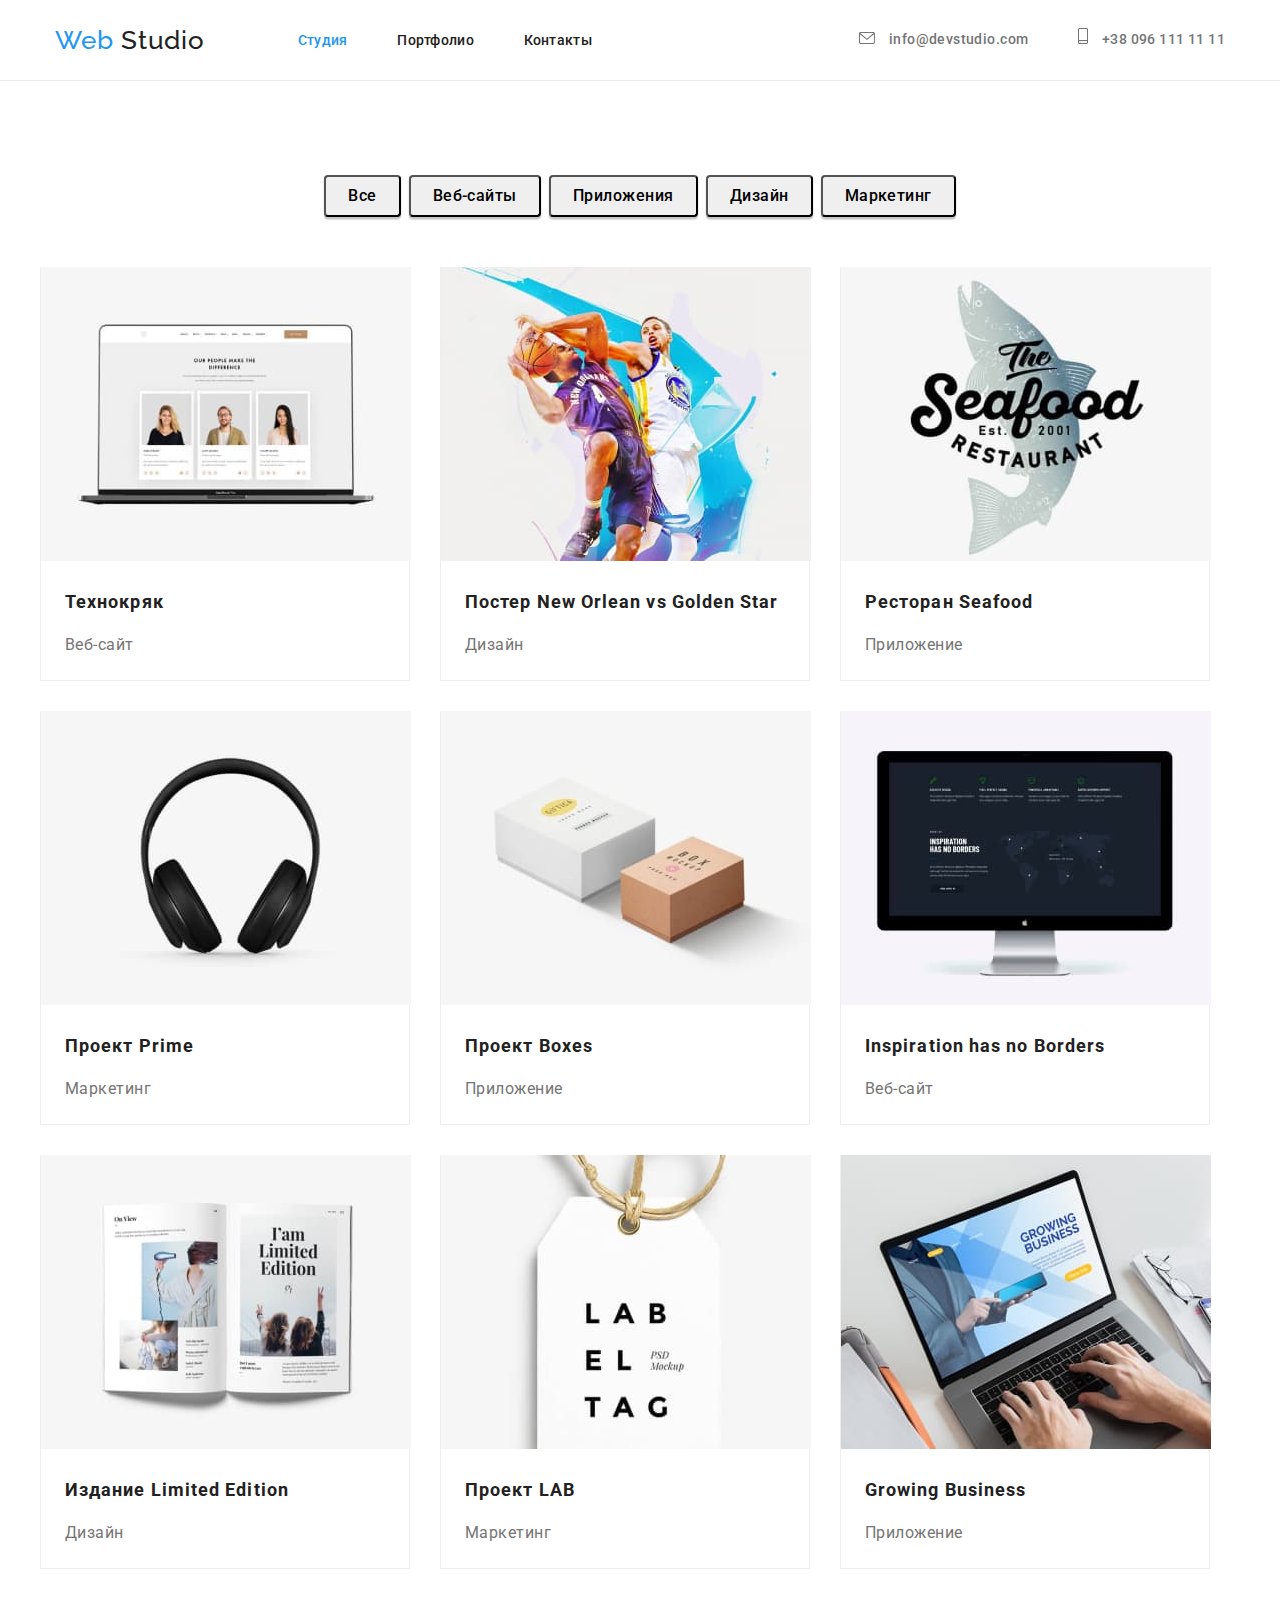
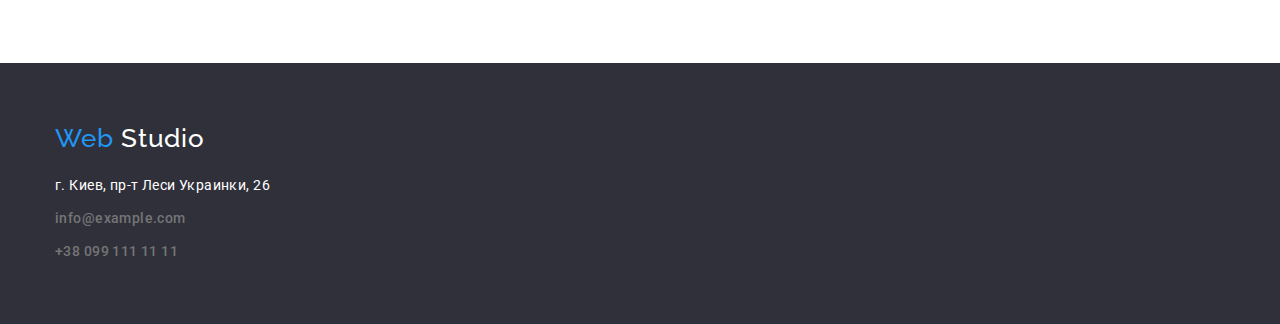
==== portfolio.html @ 34d72e3e "add svg header &main" ====
<!DOCTYPE html>
<html lang="ru">
  <head>
    <meta charset="UTF-8" />
    <meta http-equiv="X-UA-Compatible" content="IE=edge" />
    <meta name="viewport" content="width=device-width, initial-scale=1.0" />
    <title>WebStudio</title>
    <link rel="stylesheet" href="./css/normalize.css" />
    <link rel="preconnect" href="https://fonts.gstatic.com" />
    <link
      href="https://fonts.googleapis.com/css2?family=Raleway:wght@700&family=Roboto:wght@400;500;700;900&display=swap"
      rel="stylesheet"
    />
    <link rel="stylesheet" href="./css/styles.css" />
  </head>
  <body>
    <header>
      <div class="container header">
        <nav class="nav-link">
          <div>
            <a href="./index.html" class="logo-text link">
              <span class="logo-text-color">Web</span>
              <span>Studio</span></a
            >
          </div>
          <ul class="nav">
            <li>
              <a href="./index.html" class="link current">Студия</a>
            </li>
            <li>
              <a href="./portfolio.html" class="link">Портфолио</a>
            </li>
            <li>
              <a href="./contacts.html" class="link">Контакты</a>
            </li>
          </ul>
        </nav>
        <ul class="contacts">
          <li>
            <a href="mailyo:info@devstudio.com" class="link button-lite">
              <svg class="button-icon" width="16" height="12">
                <use href="./image/icons/sprite.svg#envelope"></use>
              </svg>

              info@devstudio.com</a
            >
          </li>
          <li>
            <a href="tel:+380961111111" class="link phone button-lite">
              <svg class="button-icon" width="10" height="16">
                <use href="./image/icons/sprite.svg#smartphone"></use>
              </svg>
              +38 096 111 11 11</a
            >
          </li>
        </ul>
      </div>
    </header>
    <!-- main container -->
    <main>
      <section class="section portfolio">
        <!-- portffolio container -->
        <div class="container">
          <h1 class="invisible">Портфолио</h1>
          <!-- buttons container -->

          <ul class="slider-buttons">
            <li class="buttuns-box">
              <button type="button" class="button">Все</button>
            </li>
            <li class="buttuns-box">
              <button type="button" class="button">Веб-сайты</button>
            </li>
            <li class="buttuns-box">
              <button type="button" class="button">Приложения</button>
            </li>
            <li class="buttuns-box">
              <button type="button" class="button">Дизайн</button>
            </li>
            <li class="buttuns-box">
              <button type="button" class="button">Маркетинг</button>
            </li>
          </ul>
          <ul class="portfolio-box">
            <li class="card-list">
              <article class="card-item">
                <div class="card-heading">
                  <a href=""
                    ><img
                      src="./image/portfolio/img.jpg"
                      alt="портфолио"
                      width="370"
                      height="294px"
                    />
                  </a>
                </div>
                <div class="card-text">
                  <h3 class="pagenamelink">Технокряк</h3>
                  <p class="text">Веб-сайт</p>
                </div>
              </article>
            </li>
            <li class="card-list">
              <article class="card-item">
                <div class="card-heading">
                  <a href=""
                    ><img
                      src="./image/portfolio/img1.jpg"
                      alt="портфолио"
                      width="370"
                  /></a>
                </div>
                <div class="card-text">
                  <h3 class="pagenamelink">Постер New Orlean vs Golden Star</h3>
                  <p class="text">Дизайн</p>
                </div>
              </article>
            </li>
            <li class="card-list">
              <article class="card-item">
                <div class="card-heading">
                  <a href=""
                    ><img
                      src="./image/portfolio/img2.jpg"
                      alt="портфолио"
                      width="370"
                  /></a>
                </div>
                <div class="card-text">
                  <h3 class="pagenamelink">Ресторан Seafood</h3>
                  <p class="text">Приложение</p>
                </div>
              </article>
            </li>
            <li class="card-list">
              <article class="card-item">
                <div class="card-heading">
                  <a href=""
                    ><img
                      src="./image/portfolio/img3.jpg"
                      alt="портфолио"
                      width="370"
                  /></a>
                </div>
                <div class="card-text">
                  <h3 class="pagenamelink">Проект Prime</h3>
                  <p class="text">Маркетинг</p>
                </div>
              </article>
            </li>
            <li class="card-list">
              <article class="card-item">
                <div class="card-heading">
                  <a href=""
                    ><img
                      src="./image/portfolio/img4.jpg"
                      alt="портфолио"
                      width="370"
                  /></a>
                </div>
                <div class="card-text">
                  <h3 class="pagenamelink">Проект Boxes</h3>
                  <p class="text">Приложение</p>
                </div>
              </article>
            </li>
            <li class="card-list">
              <article class="card-item">
                <div class="card-heading">
                  <a href=""
                    ><img
                      src="./image/portfolio/img5.jpg"
                      alt="портфолио"
                      width="370"
                  /></a>
                </div>
                <div class="card-text">
                  <h3 class="pagenamelink">Inspiration has no Borders</h3>
                  <p class="text">Веб-сайт</p>
                </div>
              </article>
            </li>
            <li class="card-list">
              <article class="card-item">
                <div class="card-heading">
                  <a href=""
                    ><img
                      src="./image/portfolio/img6.jpg"
                      alt="портфолио"
                      width="370"
                  /></a>
                </div>
                <div class="card-text">
                  <h3 class="pagenamelink">Издание Limited Edition</h3>
                  <p class="text">Дизайн</p>
                </div>
              </article>
            </li>
            <li class="card-list">
              <article class="card-item">
                <div class="card-heading">
                  <a href=""
                    ><img
                      src="./image/portfolio/img7.jpg"
                      alt="портфолио"
                      width="370"
                  /></a>
                </div>
                <div class="card-text">
                  <h3 class="pagenamelink">Проект LAB</h3>
                  <p class="text">Маркетинг</p>
                </div>
              </article>
            </li>
            <li class="card-list">
              <article class="card-item">
                <div class="card-heading">
                  <a href=""
                    ><img
                      src="./image/portfolio/img8.jpg"
                      alt="портфолио"
                      width="370"
                  /></a>
                </div>
                <div class="card-text">
                  <h3 class="pagenamelink">Growing Business</h3>
                  <p class="text">Приложение</p>
                </div>
              </article>
            </li>
          </ul>
        </div>
      </section>
    </main>
    <footer class="footer">
      <div class="container">
        <a href="./index.html" class="logo-text link">
          <span class="logo-text-color">Web</span>
          <span>Studio</span></a
        >
        <address>г. Киев, пр-т Леси Украинки, 26</address>
        <ul class="contacts">
          <li class="mail">
            <a href="mailto:info@example.com" class="link">info@example.com</a>
          </li>
          <li>
            <a href="tel:+380991111111" class="link">+38 099 111 11 11</a>
          </li>
        </ul>
      </div>
    </footer>
  </body>
</html>
---- css/styles.css ----
/* *{
  box-sizing: border-box;
  margin: 0;
  padding: 0;
} */

:root {
  --background-color: #ffffff;
  --accent-color: #2196f3;
  --main-text-color: #757575;
  --font-family: Roboto, Sans-serif;
  --accent-font: Raleway, Sans-serif;
  --menu-color: #212121;
}
body {
  background-color: var(--background-color);
  color: #212121;
  font-family: Roboto;
  font-size: 14px;
  font-weight: 400;
  font-style: normal;
  letter-spacing: 0.02em;
}
*,
*::before,
*::after {
  box-sizing: border-box;
}
h1,
h2,
h3,
ul,
li {
  margin: 0;
}
h3 {
  margin-bottom: 10px;
}
header {
  border-bottom: 1px solid #ececec;
}
.container {
  width: 1200px;
  margin: 0 auto;
}

.header {
  height: 80px;
  padding: 0 15px;
}
.header.container {
  display: flex;
  justify-content: space-between;
}
.logo-text {
  color: var(--menu-color);
  font-family: var(--accent-font);
  font-style: normal;
  font-weight: bold;
  font-size: 26px;
  line-height: 1.192;
  letter-spacing: 0.03em;
  margin-right: 93px;
}

.logo-text-color {
  color: var(--accent-color);
}

.link {
  color: var(--menu-color);
  font-weight: 500;
  text-decoration: none;
}
.nav-link {
  display: flex;
  align-items: center;
}
.nav {
  display: flex;
  width: 294px;
  justify-content: space-between;
}
.contacts {
  display: flex;
  align-items: center;
}
.button-lite {
  margin: 0;
  border: 0;
}
.button-icon {
  margin-right: 10px;
  fill: var(--main-text-color);
}
.button-icon:hover {
  fill: var(--accent-color);
}
.phone {
  margin-left: 50px;
}
.nav-link .link.current {
  color: var(--accent-color);
}
.contacts .link {
  color: var(--main-text-color);
  align-items: flex-end;
}

.link:hover,
.link:focus {
  color: var(--accent-color);
  font-weight: 500;
}

/* ----hero section---- */
.hero {
  background-color: #2f303a;
  color: var(--background-color);
  text-align: center;
  margin: 0 15px 0;
}
.hero-container {
  display: inline-block;
  padding: 200px 0 200px;
}

.hero .title {
  font-weight: 900;
  font-size: 44px;
  line-height: 1.364;
  letter-spacing: 0.06em;
  text-transform: uppercase;
  height: 120px;
  margin-bottom: 30px;
  width: 696px;
}

.slider-buttons {
  display: flex;
  justify-content: center;
  list-style: none;
  margin-bottom: 50px;
  margin-right: -8px;
}

.buttuns-box {
  margin-right: 8px;
}

.button:hover,
.button:focus,
.button:active {
  background: var(--accent-color);
  color: var(--background-color);
}
.button {
  font: inherit;
  font-weight: 500;
  font-size: 16px;
  line-height: 1.625;
  letter-spacing: 0.03em;
  cursor: pointer;
  border-radius: 4px;
  box-shadow: 0px 3px 1px rgba(0, 0, 0, 0.1), 0px 1px 2px rgba(0, 0, 0, 0.08),
    0px 2px 2px #0000001f;
  padding: 10px 32px;
}
.portfolio .buttons {
  padding: 6px 22px;
}
.hero .button {
  color: var(--background-color);
  font-weight: bold;
  font-size: 16px;
  line-height: 1.875;
  letter-spacing: 0.06em;
  background: #2196f3;
}
.title {
  font-size: 36px;
  line-height: 42px;
  letter-spacing: 0.03em;
  margin-bottom: 50px;
  text-align: center;
}
/* ----fearures section */
.features {
  padding-top: 94px;
}
.features .container {
  padding: 0 15px;
}
.features-item {
  display: flex;
}
.features li {
  width: 270px;
}

.column:not(:last-child) {
  margin-right: 30px;
}
.post-title {
  font-weight: bold;
  font-size: 14px;
  line-height: 1.143;
  letter-spacing: 0.03em;
  text-transform: uppercase;
  margin-bottom: 10px;
}
.features-item .button-lite {
  padding: 25px 100px;
  background: #f5f4fa;
  border-radius: 4px;
  margin-bottom: 30px;
}

.features .text {
  font-size: 14px;
  line-height: 1.714;
}
.features .title {
  display: none;
}
/* ---business section */
.business {
  padding: 94px 0;
}
.business .container {
  padding: 0 15px;
}
.image-list {
  display: flex;

  /* justify-content: space-between; */
}
.image-list :not(:last-child) {
  margin-right: 30px;
}
/* ---contacts section--- */
.team {
  justify-content: space-between;
  padding: 94px 0;
}
.team.container {
  padding: 0 15px;
}
.team-card {
  display: flex;
}
.team-card > .card:not(:last-child) {
  margin-right: 30px;
}
.team-card-text {
  margin: auto;
  padding: 30px 0;
}
.team-social-item {
  display: flex;
  flex-direction: row;
  justify-content: center;
  margin-top: 6px;
  fill: #afb1b8;
  background-color: var(--background-color);
  border-radius: 50%;
}
.team-social-item .button-lite {
  text-align: center;
  padding: 12px;
}
.team-social-item .button-icon {
  margin: 0;
}
.button-lite:hover {
  background-color: var(--accent-color);
  border-radius: 50%;
}

.button-lite:hover .button-icon {
  fill: var(--background-color);
}

.card {
  border-bottom: 1px solid;
  box-shadow: 0px 1px 3px rgba(0, 0, 0, 0.12), 0px 1px 1px rgba(0, 0, 0, 0.14),
    0px 2px 1px rgba(0, 0, 0, 0.2);
  border-radius: 0px 0px 4px 4px;
  text-align: center;
}

.team .item {
  display: flex;
  align-items: center;
}
li {
  margin: 0;
}

.footer {
  color: var(--background-color);
  padding: 60px 0;
  background-color: #2f303a;
}
.footer .container {
  margin: 0 auto;
  padding: 0 15px;
}
.footer a {
  color: var(--background-color);
}
.footer address {
  display: block;
  font-size: 14px;
  line-height: 1.71;
  letter-spacing: 0.03em;
  font-style: normal;
  margin-bottom: 9px;
}
.footer .contacts {
  color: rgba(255, 255, 255, 0.6);
}
.footer .logo-text {
  margin-bottom: 20px;
}
.footer .contacts {
  display: flex;
  flex-direction: column;
  align-items: flex-start;
}
.mail {
  margin-bottom: 9px;
}
.contacts .link {
  font-size: 14px;
  line-height: 1.71;
  letter-spacing: 0.03em;
}

/*------------page Potfolio----*/
.portfolio .button {
  padding: 6px 22px;
}
.section.portfolio {
  padding-top: 94px;
  padding-bottom: 94px;
}
.invisible {
  display: none;
}
.pagenamelink {
  font-weight: bold;
  font-size: 18px;
  line-height: 2;
  letter-spacing: 0.06em;
}
.text {
  font-size: 16px;
  line-height: 1.875;
  letter-spacing: 0.03em;
  color: var(--main-text-color);
}
.title-name {
  font-size: 16px;
  font-weight: 500;
  letter-spacing: 0.03em;
  line-height: 1.188;
}
.portfolio-box {
  display: flex;
  flex-wrap: wrap;
  margin-top: -30px;
  margin-left: -30px;
}
.card-list {
  border-bottom: 1px solid #eeeeee;
  box-sizing: border-box;
  /* box-shadow: 0px 4px 4px rgba(0, 0, 0, 0.25); */
  text-align: left;
  margin-top: 30px;
  margin-left: 30px;
  width: 370px;
  border-left: 1px solid #eeeeee;
  border-right: 1px solid #eeeeee;
  border-bottom: 1px solid #eeeeee;
}

.card-heading {
  display: block;
  width: 370px;
}
.card-text {
  display: block;
  padding: 20px 24px;
  justify-content: center;
}
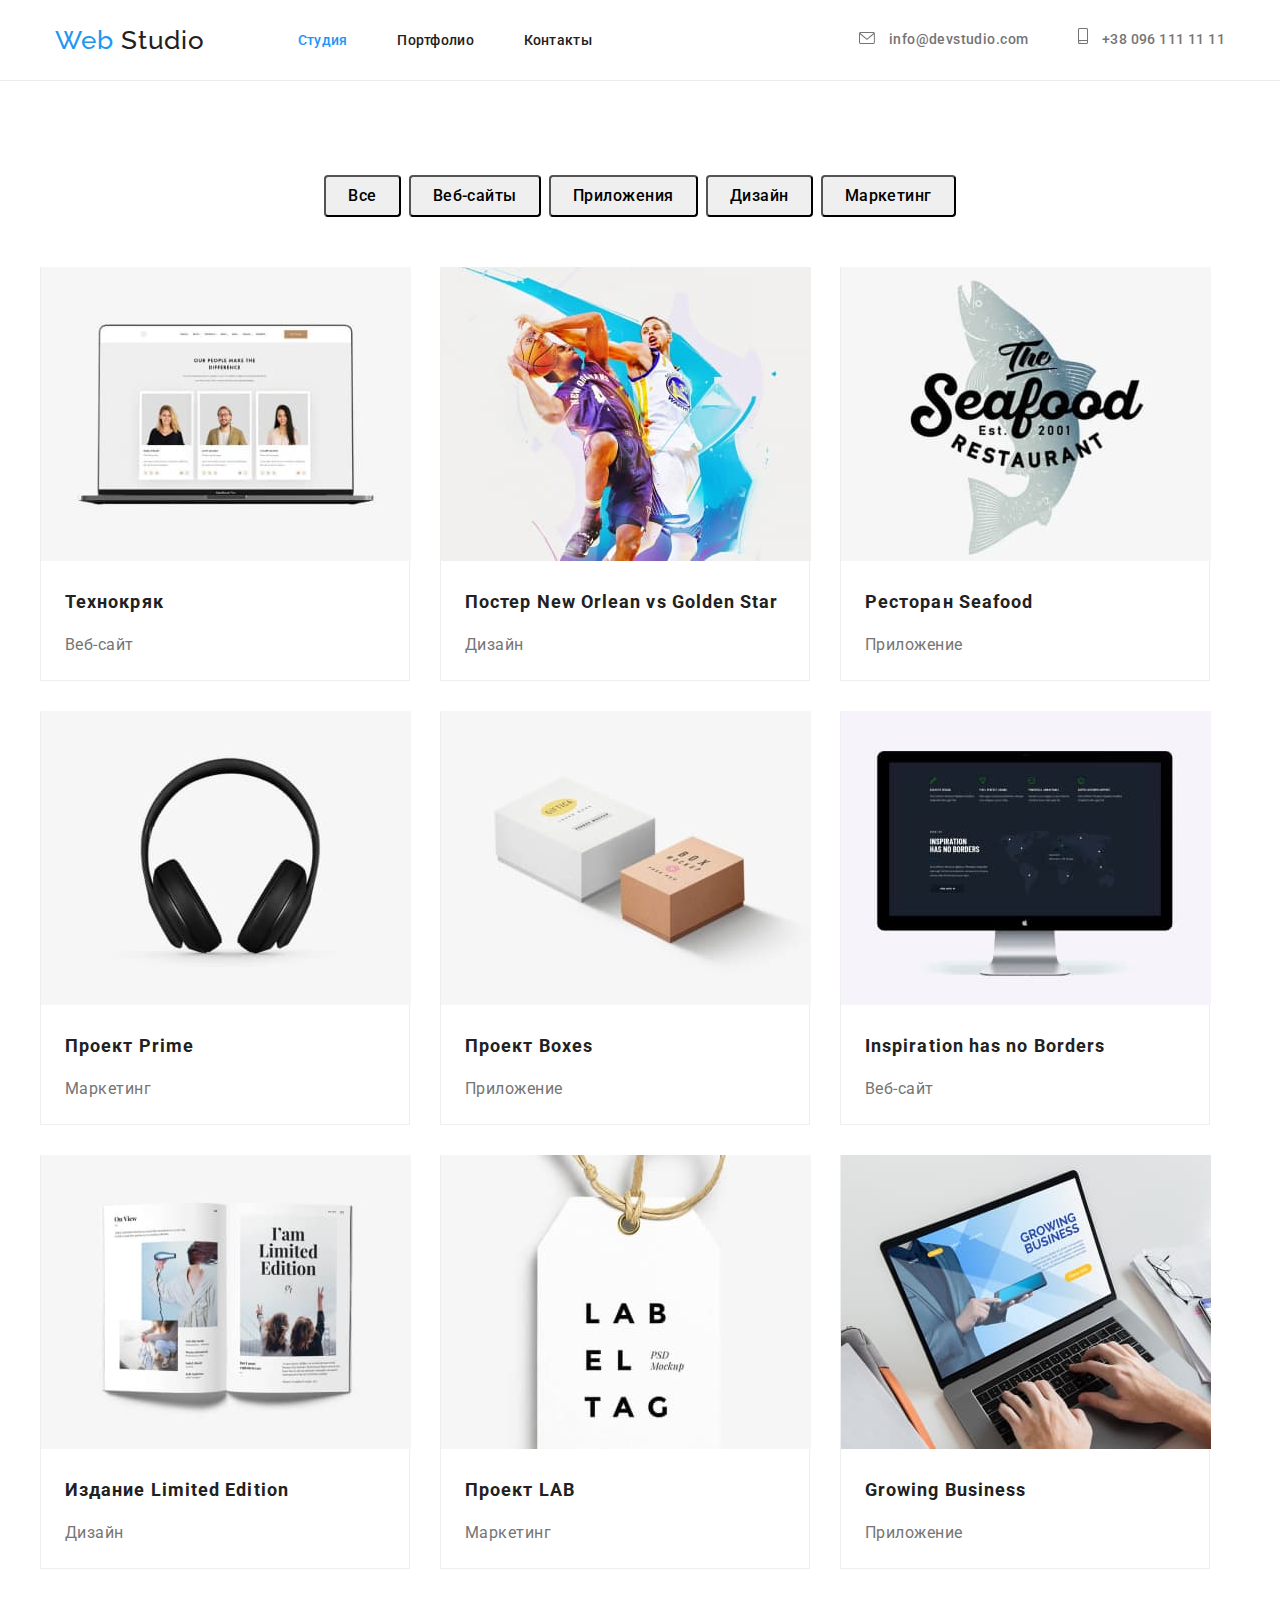
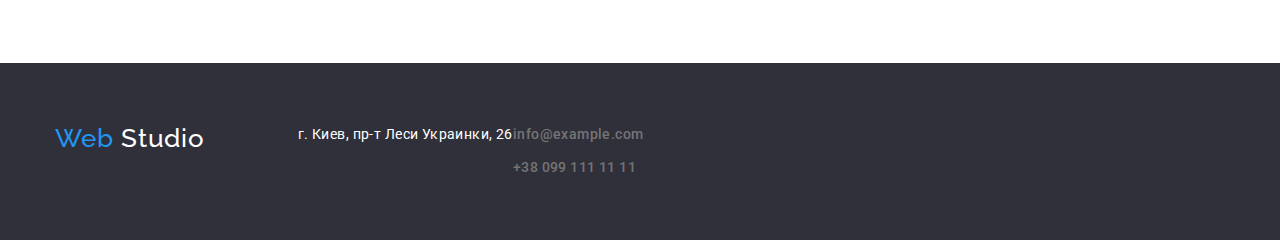
==== commit 497484a6: "svg" ====
--- a/portfolio.html
+++ b/portfolio.html
@@ -65,19 +65,19 @@
           <!-- buttons container -->
 
           <ul class="slider-buttons">
-            <li class="buttuns-box">
+            <li class="buttons-box">
               <button type="button" class="button">Все</button>
             </li>
-            <li class="buttuns-box">
+            <li class="buttons-box">
               <button type="button" class="button">Веб-сайты</button>
             </li>
-            <li class="buttuns-box">
+            <li class="buttons-box">
               <button type="button" class="button">Приложения</button>
             </li>
-            <li class="buttuns-box">
+            <li class="buttons-box">
               <button type="button" class="button">Дизайн</button>
             </li>
-            <li class="buttuns-box">
+            <li class="buttons-box">
               <button type="button" class="button">Маркетинг</button>
             </li>
           </ul>
--- a/css/styles.css
+++ b/css/styles.css
@@ -93,7 +93,8 @@
   margin-right: 10px;
   fill: var(--main-text-color);
 }
-.button-icon:hover {
+a:hover .button-icon,
+a:focus .button-icon {
   fill: var(--accent-color);
 }
 .phone {
@@ -115,10 +116,13 @@
 
 /* ----hero section---- */
 .hero {
-  background-color: #2f303a;
+  display: block;
+  background-color: rgba(47, 48, 58, 0.4);
   color: var(--background-color);
   text-align: center;
-  margin: 0 15px 0;
+  padding: 0 15px 0;
+  background-image: url(../image/index/hero-bg.png);
+  background-repeat: no-repeat;
 }
 .hero-container {
   display: inline-block;
@@ -144,7 +148,7 @@
   margin-right: -8px;
 }
 
-.buttuns-box {
+.buttons-box {
   margin-right: 8px;
 }
 
@@ -162,8 +166,6 @@
   letter-spacing: 0.03em;
   cursor: pointer;
   border-radius: 4px;
-  box-shadow: 0px 3px 1px rgba(0, 0, 0, 0.1), 0px 1px 2px rgba(0, 0, 0, 0.08),
-    0px 2px 2px #0000001f;
   padding: 10px 32px;
 }
 .portfolio .buttons {
@@ -242,8 +244,9 @@
 .team {
   justify-content: space-between;
   padding: 94px 0;
-}
-.team.container {
+  background-color: #f5f4fa;
+}
+.team .container {
   padding: 0 15px;
 }
 .team-card {
@@ -256,28 +259,36 @@
   margin: auto;
   padding: 30px 0;
 }
+.team-social {
+  margin-top: 16px;
+}
 .team-social-item {
   display: flex;
   flex-direction: row;
   justify-content: center;
-  margin-top: 6px;
   fill: #afb1b8;
   background-color: var(--background-color);
   border-radius: 50%;
 }
-.team-social-item .button-lite {
+
+.team-social-item .button-social,
+.footer-social-item .button-social {
   text-align: center;
   padding: 12px;
-}
-.team-social-item .button-icon {
+  margin: 0 12px 0 0;
+}
+.team-social-item .button-icons,
+.team-social-item .button-icons {
   margin: 0;
-}
-.button-lite:hover {
+  fill: #afb1b8;
+}
+.button-social:hover,
+.button-social:focus {
   background-color: var(--accent-color);
   border-radius: 50%;
 }
-
-.button-lite:hover .button-icon {
+.button-social:hover .button-icons,
+.button-social:focus .button-icons {
   fill: var(--background-color);
 }
 
@@ -296,7 +307,36 @@
 li {
   margin: 0;
 }
-
+/* -------------     clients */
+.client .container {
+  padding: 84px 0 104px;
+}
+.client-list {
+  display: flex;
+}
+.client .button-lite {
+  display: block;
+  padding: 16px 32px;
+  border: 1px solid #afb1b8;
+  box-sizing: border-box;
+  border-radius: 4px;
+}
+.client-list li:not(:last-child) {
+  margin-right: 30px;
+}
+.client .button-icons {
+  fill: #afb1b8;
+}
+.client .button-lite:hover,
+.client .button-lite:focus {
+  border: 1px solid var(--accent-color);
+  background-color: var(--background-color);
+}
+.button-lite:hover .button-icons,
+.button-lite:focus .button-icons {
+  fill: var(--accent-color);
+}
+/* ------------------footer */
 .footer {
   color: var(--background-color);
   padding: 60px 0;
@@ -305,6 +345,10 @@
 .footer .container {
   margin: 0 auto;
   padding: 0 15px;
+  display: flex;
+}
+.footer-contacts {
+  margin-right: 70px;
 }
 .footer a {
   color: var(--background-color);
@@ -335,11 +379,42 @@
   font-size: 14px;
   line-height: 1.71;
   letter-spacing: 0.03em;
+}
+.footer-social .title {
+  font-size: 14px;
+  line-height: 16px;
+  letter-spacing: 0.03em;
+  text-transform: uppercase;
+  margin-bottom: 20px;
+}
+.footer-social-item {
+  display: flex;
+  flex-direction: row;
+  justify-content: center;
+}
+.footer-social-item .button-social {
+  background: rgba(255, 255, 255, 0.1);
+  border-radius: 50%;
+}
+.footer-social-item .button-social:not(:last-child) {
+  margin-right: 10px;
+}
+.footer-social-item .button-icons {
+  fill: #ffffff;
+}
+.footer-social-item a:hover,
+.footer-social-item a:focus {
+  background-color: var(--accent-color);
 }
 
 /*------------page Potfolio----*/
 .portfolio .button {
   padding: 6px 22px;
+}
+.buttons-box:hover,
+.buttons-box .button:focus {
+  box-shadow: 0px 3px 1px rgba(0, 0, 0, 0.1), 0px 1px 2px rgba(0, 0, 0, 0.08),
+    0px 2px 2px rgba(0, 0, 0, 0.12);
 }
 .section.portfolio {
   padding-top: 94px;
@@ -375,7 +450,6 @@
 .card-list {
   border-bottom: 1px solid #eeeeee;
   box-sizing: border-box;
-  /* box-shadow: 0px 4px 4px rgba(0, 0, 0, 0.25); */
   text-align: left;
   margin-top: 30px;
   margin-left: 30px;
@@ -384,6 +458,15 @@
   border-right: 1px solid #eeeeee;
   border-bottom: 1px solid #eeeeee;
 }
+.card-list:hover {
+  box-shadow: 0px 4px 4px rgba(0, 0, 0, 0.25);
+}
+a {
+  display: block;
+}
+a:focus .card-list {
+  box-shadow: 0px 4px 4px rgba(0, 0, 0, 0.25);
+}
 
 .card-heading {
   display: block;
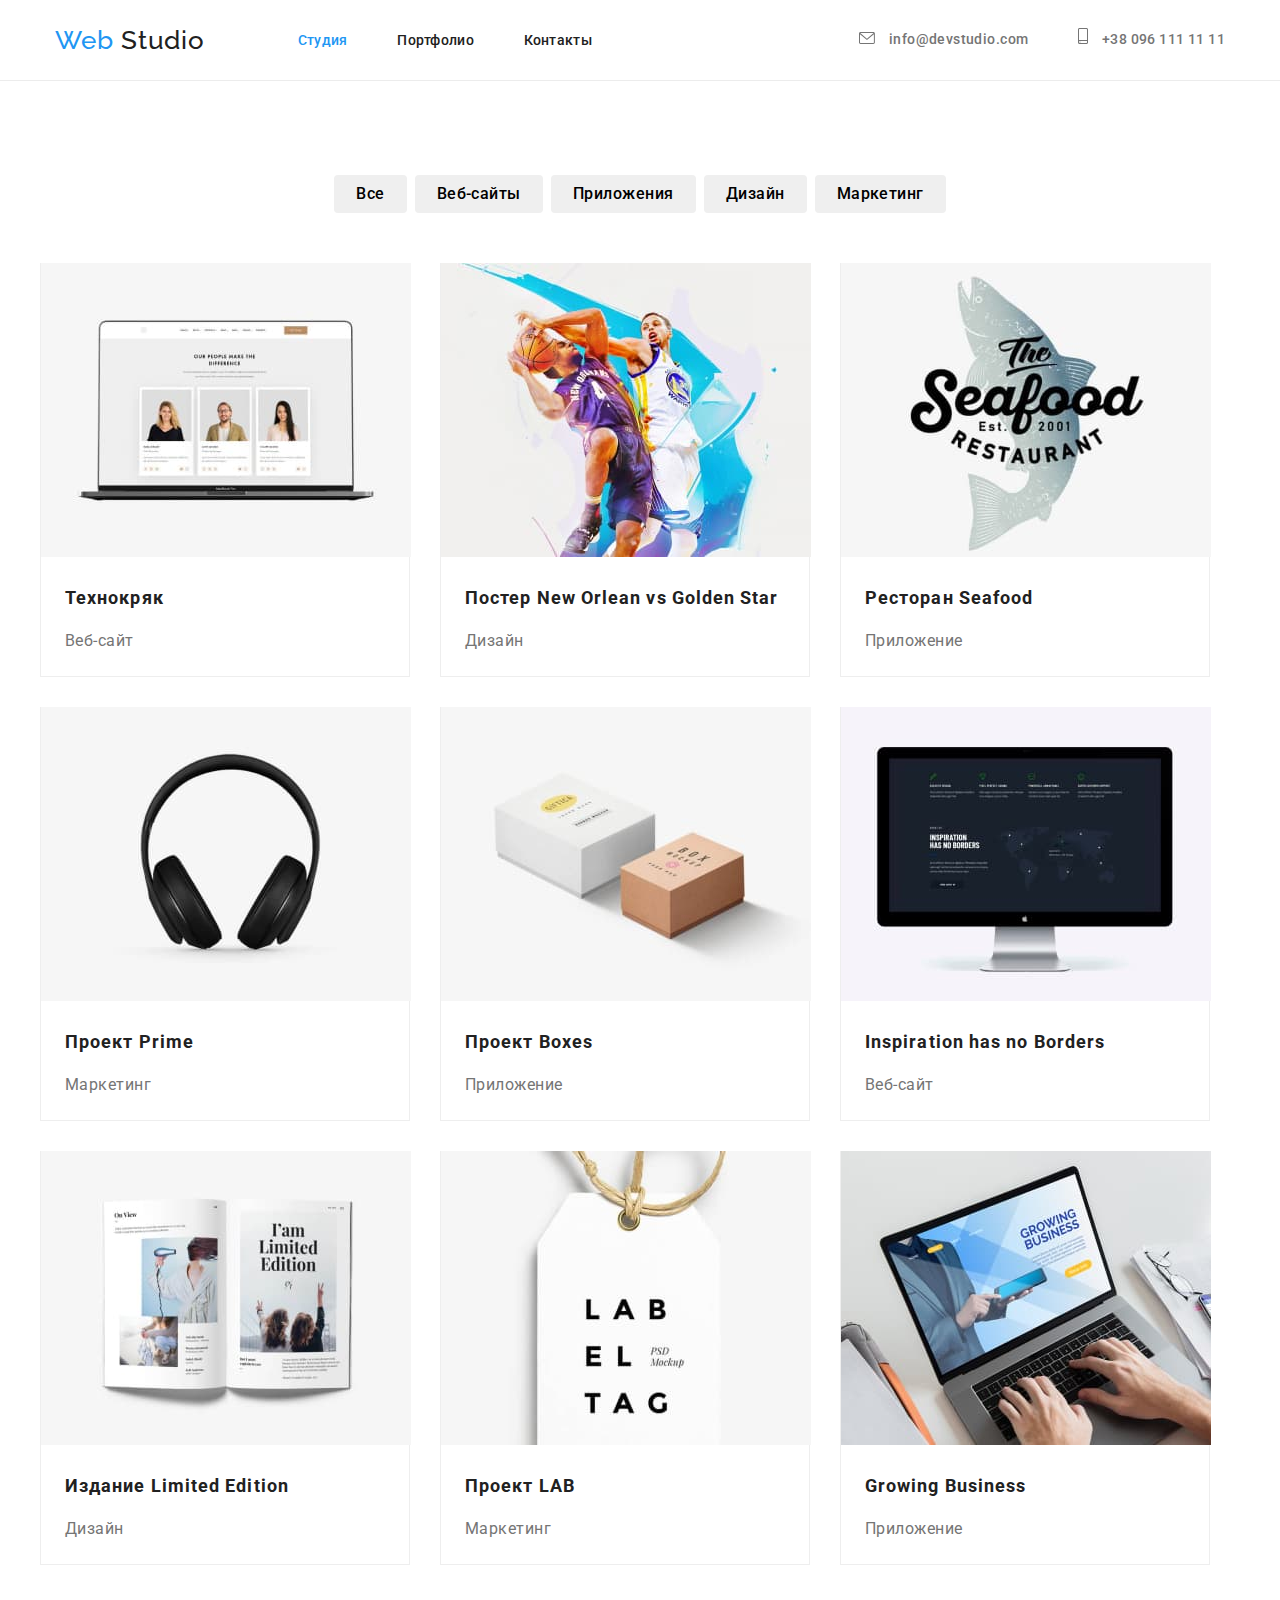
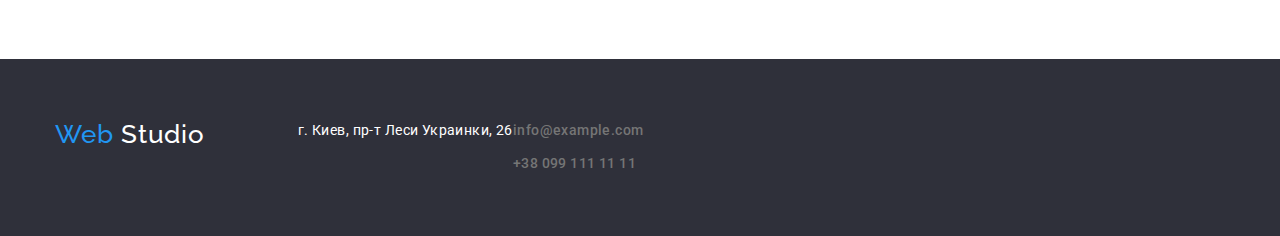
==== commit d50a8671: "correct hw4" ====
--- a/portfolio.html
+++ b/portfolio.html
@@ -83,150 +83,142 @@
           </ul>
           <ul class="portfolio-box">
             <li class="card-list">
-              <article class="card-item">
-                <div class="card-heading">
-                  <a href=""
-                    ><img
-                      src="./image/portfolio/img.jpg"
-                      alt="портфолио"
-                      width="370"
-                      height="294px"
-                    />
-                  </a>
-                </div>
-                <div class="card-text">
-                  <h3 class="pagenamelink">Технокряк</h3>
-                  <p class="text">Веб-сайт</p>
-                </div>
-              </article>
-            </li>
-            <li class="card-list">
-              <article class="card-item">
-                <div class="card-heading">
-                  <a href=""
-                    ><img
-                      src="./image/portfolio/img1.jpg"
-                      alt="портфолио"
-                      width="370"
-                  /></a>
-                </div>
-                <div class="card-text">
-                  <h3 class="pagenamelink">Постер New Orlean vs Golden Star</h3>
-                  <p class="text">Дизайн</p>
-                </div>
-              </article>
-            </li>
-            <li class="card-list">
-              <article class="card-item">
-                <div class="card-heading">
-                  <a href=""
-                    ><img
-                      src="./image/portfolio/img2.jpg"
-                      alt="портфолио"
-                      width="370"
-                  /></a>
-                </div>
-                <div class="card-text">
-                  <h3 class="pagenamelink">Ресторан Seafood</h3>
-                  <p class="text">Приложение</p>
-                </div>
-              </article>
-            </li>
-            <li class="card-list">
-              <article class="card-item">
-                <div class="card-heading">
-                  <a href=""
-                    ><img
-                      src="./image/portfolio/img3.jpg"
-                      alt="портфолио"
-                      width="370"
-                  /></a>
-                </div>
-                <div class="card-text">
-                  <h3 class="pagenamelink">Проект Prime</h3>
-                  <p class="text">Маркетинг</p>
-                </div>
-              </article>
-            </li>
-            <li class="card-list">
-              <article class="card-item">
-                <div class="card-heading">
-                  <a href=""
-                    ><img
-                      src="./image/portfolio/img4.jpg"
-                      alt="портфолио"
-                      width="370"
-                  /></a>
-                </div>
-                <div class="card-text">
-                  <h3 class="pagenamelink">Проект Boxes</h3>
-                  <p class="text">Приложение</p>
-                </div>
-              </article>
-            </li>
-            <li class="card-list">
-              <article class="card-item">
-                <div class="card-heading">
-                  <a href=""
-                    ><img
-                      src="./image/portfolio/img5.jpg"
-                      alt="портфолио"
-                      width="370"
-                  /></a>
-                </div>
-                <div class="card-text">
-                  <h3 class="pagenamelink">Inspiration has no Borders</h3>
-                  <p class="text">Веб-сайт</p>
-                </div>
-              </article>
-            </li>
-            <li class="card-list">
-              <article class="card-item">
-                <div class="card-heading">
-                  <a href=""
-                    ><img
-                      src="./image/portfolio/img6.jpg"
-                      alt="портфолио"
-                      width="370"
-                  /></a>
-                </div>
-                <div class="card-text">
-                  <h3 class="pagenamelink">Издание Limited Edition</h3>
-                  <p class="text">Дизайн</p>
-                </div>
-              </article>
-            </li>
-            <li class="card-list">
-              <article class="card-item">
-                <div class="card-heading">
-                  <a href=""
-                    ><img
-                      src="./image/portfolio/img7.jpg"
-                      alt="портфолио"
-                      width="370"
-                  /></a>
-                </div>
-                <div class="card-text">
-                  <h3 class="pagenamelink">Проект LAB</h3>
-                  <p class="text">Маркетинг</p>
-                </div>
-              </article>
-            </li>
-            <li class="card-list">
-              <article class="card-item">
-                <div class="card-heading">
-                  <a href=""
-                    ><img
-                      src="./image/portfolio/img8.jpg"
-                      alt="портфолио"
-                      width="370"
-                  /></a>
-                </div>
-                <div class="card-text">
-                  <h3 class="pagenamelink">Growing Business</h3>
-                  <p class="text">Приложение</p>
-                </div>
-              </article>
+              <div class="card-heading">
+                <a href="" class="cadt-item"
+                  ><img
+                    src="./image/portfolio/img.jpg"
+                    alt="портфолио"
+                    width="370"
+                    height="294px"
+                  />
+                  <div class="card-text">
+                    <h3 class="pagenamelink">Технокряк</h3>
+                    <p class="text">Веб-сайт</p>
+                  </div>
+                </a>
+              </div>
+            </li>
+            <li class="card-list">
+              <div class="card-heading">
+                <a href="" class="cadt-item"
+                  ><img
+                    src="./image/portfolio/img1.jpg"
+                    alt="портфолио"
+                    width="370"
+                  />
+                  <div class="card-text">
+                    <h3 class="pagenamelink">
+                      Постер New Orlean vs Golden Star
+                    </h3>
+                    <p class="text">Дизайн</p>
+                  </div>
+                </a>
+              </div>
+            </li>
+            <li class="card-list">
+              <div class="card-heading">
+                <a href="" class="cadt-item"
+                  ><img
+                    src="./image/portfolio/img2.jpg"
+                    alt="портфолио"
+                    width="370"
+                  />
+                  <div class="card-text">
+                    <h3 class="pagenamelink">Ресторан Seafood</h3>
+                    <p class="text">Приложение</p>
+                  </div>
+                </a>
+              </div>
+            </li>
+            <li class="card-list">
+              <div class="card-heading">
+                <a href="" class="cadt-item"
+                  ><img
+                    src="./image/portfolio/img3.jpg"
+                    alt="портфолио"
+                    width="370"
+                  />
+                  <div class="card-text">
+                    <h3 class="pagenamelink">Проект Prime</h3>
+                    <p class="text">Маркетинг</p>
+                  </div>
+                </a>
+              </div>
+            </li>
+            <li class="card-list">
+              <div class="card-heading">
+                <a href="" class="cadt-item"
+                  ><img
+                    src="./image/portfolio/img4.jpg"
+                    alt="портфолио"
+                    width="370"
+                  />
+                  <div class="card-text">
+                    <h3 class="pagenamelink">Проект Boxes</h3>
+                    <p class="text">Приложение</p>
+                  </div>
+                </a>
+              </div>
+            </li>
+            <li class="card-list">
+              <div class="card-heading">
+                <a href="" class="cadt-item"
+                  ><img
+                    src="./image/portfolio/img5.jpg"
+                    alt="портфолио"
+                    width="370"
+                  />
+                  <div class="card-text">
+                    <h3 class="pagenamelink">Inspiration has no Borders</h3>
+                    <p class="text">Веб-сайт</p>
+                  </div>
+                </a>
+              </div>
+            </li>
+            <li class="card-list">
+              <div class="card-heading">
+                <a href="" class="cadt-item"
+                  ><img
+                    src="./image/portfolio/img6.jpg"
+                    alt="портфолио"
+                    width="370"
+                  />
+                  <div class="card-text">
+                    <h3 class="pagenamelink">Издание Limited Edition</h3>
+                    <p class="text">Дизайн</p>
+                  </div>
+                </a>
+              </div>
+            </li>
+            <li class="card-list">
+              <div class="card-heading">
+                <a href="" class="cadt-item"
+                  ><img
+                    src="./image/portfolio/img7.jpg"
+                    alt="портфолио"
+                    width="370"
+                  />
+                  <div class="card-text">
+                    <h3 class="pagenamelink">Проект LAB</h3>
+                    <p class="text">Маркетинг</p>
+                  </div>
+                </a>
+              </div>
+            </li>
+            <li class="card-list">
+              <div class="card-heading">
+                <a href="" class="cadt-item"
+                  ><img
+                    src="./image/portfolio/img8.jpg"
+                    alt="портфолио"
+                    width="370"
+                  />
+                  <div class="card-text">
+                    <h3 class="pagenamelink">Growing Business</h3>
+                    <p class="text">Приложение</p>
+                  </div>
+                </a>
+              </div>
             </li>
           </ul>
         </div>
--- a/css/styles.css
+++ b/css/styles.css
@@ -121,9 +121,20 @@
   color: var(--background-color);
   text-align: center;
   padding: 0 15px 0;
-  background-image: url(../image/index/hero-bg.png);
-  background-repeat: no-repeat;
-}
+}
+.overlay {
+  height: 600px;
+  max-width: 1600px;
+  margin-left: auto;
+  margin-right: auto;
+  background-image: linear-gradient(
+      to right,
+      rgba(47, 48, 58, 0.4),
+      rgba(47, 48, 58, 0.4)
+    ),
+    url(../image/index/hero-dg.jpg);
+}
+
 .hero-container {
   display: inline-block;
   padding: 200px 0 200px;
@@ -147,7 +158,9 @@
   margin-bottom: 50px;
   margin-right: -8px;
 }
-
+button {
+  border: none;
+}
 .buttons-box {
   margin-right: 8px;
 }
@@ -234,13 +247,11 @@
 }
 .image-list {
   display: flex;
-
-  /* justify-content: space-between; */
 }
 .image-list :not(:last-child) {
   margin-right: 30px;
 }
-/* ---contacts section--- */
+/* ----------------team section--- */
 .team {
   justify-content: space-between;
   padding: 94px 0;
@@ -258,6 +269,7 @@
 .team-card-text {
   margin: auto;
   padding: 30px 0;
+  background-color: var(--background-color);
 }
 .team-social {
   margin-top: 16px;
@@ -268,7 +280,6 @@
   justify-content: center;
   fill: #afb1b8;
   background-color: var(--background-color);
-  border-radius: 50%;
 }
 
 .team-social-item .button-social,
@@ -276,6 +287,9 @@
   text-align: center;
   padding: 12px;
   margin: 0 12px 0 0;
+  background-color: var(--background-color);
+  border-radius: 50%;
+  /* border: none; */
 }
 .team-social-item .button-icons,
 .team-social-item .button-icons {
@@ -304,15 +318,18 @@
   display: flex;
   align-items: center;
 }
-li {
-  margin: 0;
+li,
+a {
+  display: block;
 }
 /* -------------     clients */
-.client .container {
-  padding: 84px 0 104px;
+.client {
+  padding: 94px 0;
 }
 .client-list {
   display: flex;
+  /* justify-content: center; */
+  /* align-items: center; */
 }
 .client .button-lite {
   display: block;
@@ -458,14 +475,12 @@
   border-right: 1px solid #eeeeee;
   border-bottom: 1px solid #eeeeee;
 }
-.card-list:hover {
+.cadt-item:hover,
+.cadt-item:focus {
   box-shadow: 0px 4px 4px rgba(0, 0, 0, 0.25);
 }
 a {
   display: block;
-}
-a:focus .card-list {
-  box-shadow: 0px 4px 4px rgba(0, 0, 0, 0.25);
 }
 
 .card-heading {
